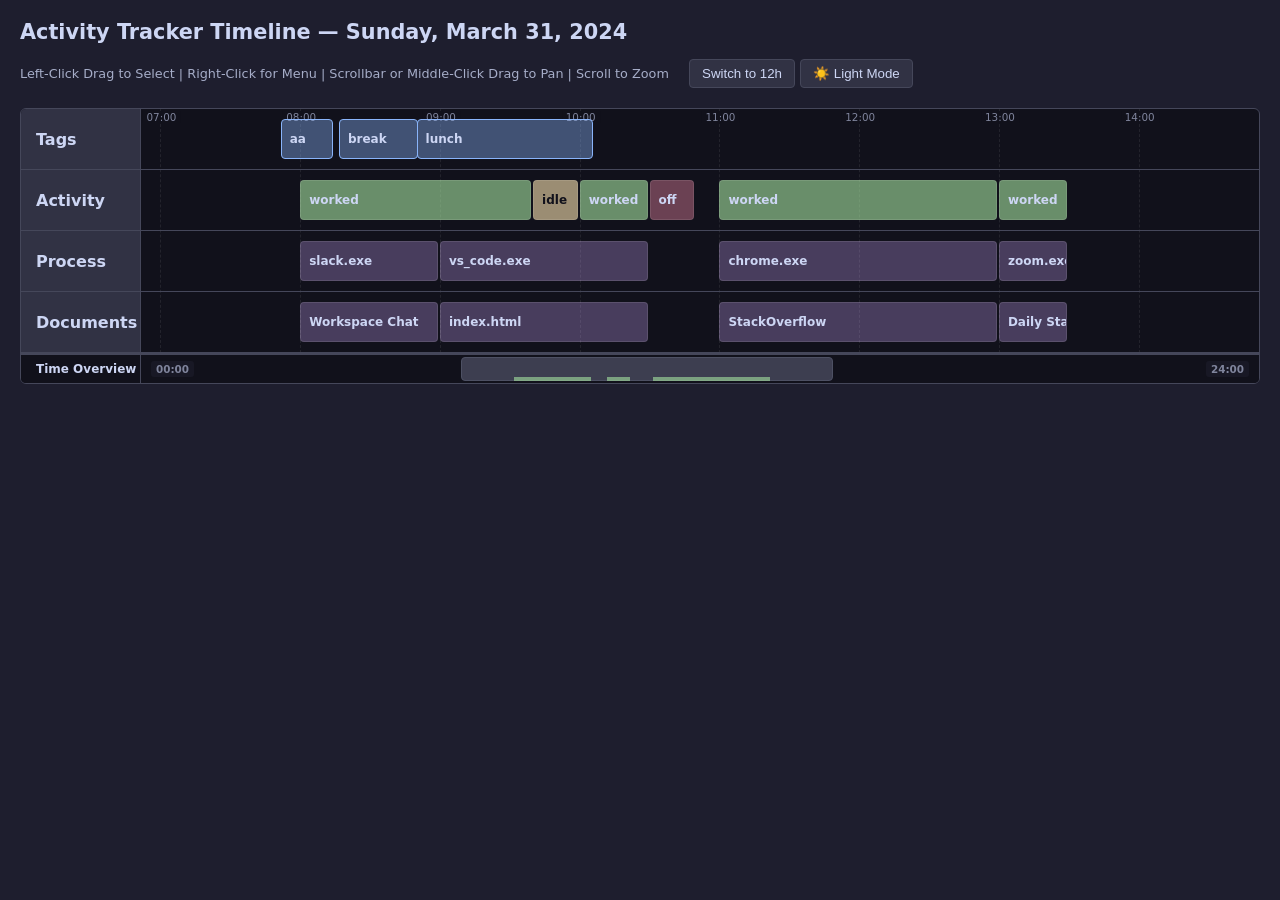
==== WebUI/public2/index.html @ 3a99bdce "init public2" ====
<!DOCTYPE html>
<html lang="en">
<head>
  <meta charset="UTF-8">
  <title>Activity Timeline Viewer</title>
  <link rel="stylesheet" href="style.css">
</head>
<body>
  <div class="controls-toolbar">
    <h1 id="timeline-header">Local Activity Tracker Timeline</h1>
    <div class="toolbar-actions">
      <span class="help-text">Left-Click Drag to Select | Right-Click for Menu | Scrollbar or Middle-Click Drag to Pan | Scroll to Zoom</span>
      <button id="time-format-toggle" class="btn">Switch to 12h</button>
      <button id="theme-toggle" class="btn">☀️ Light Mode</button>
    </div>
  </div>
 
  <div class="timeline-container" id="timeline-container">
    <div class="timeline-body">
      <div id="grid-overlay" class="grid-overlay"></div>
      <div id="hover-line" class="hover-line"></div>
      
      <div id="drag-selection-container" class="drag-selection-container"></div>

      <!-- Tags Track -->
      <div class="timeline-row">
        <div class="row-label">Tags</div>
        <div class="row-track" id="track-tags"></div>
      </div>
      <!-- Activity Track -->
      <div class="timeline-row">
        <div class="row-label">Activity</div>
        <div class="row-track" id="track-activity"></div>
      </div>
      <!-- Process Track -->
      <div class="timeline-row">
        <div class="row-label">Process</div>
        <div class="row-track" id="track-process"></div>
      </div>
      <!-- Documents Track -->
      <div class="timeline-row">
        <div class="row-label">Documents</div>
        <div class="row-track" id="track-documents"></div>
      </div>
    </div>
    
    <!-- Scrollbar Track Row -->
    <div class="scrollbar-row">
      <div class="row-label scroll-label">Time Overview</div>
      <div class="scrollbar-track" id="scrollbar-track">
        <div class="scrollbar-thumb" id="scrollbar-thumb"></div>
        <div class="scrollbar-cap left-cap">00:00</div>
        <div class="scrollbar-cap right-cap">24:00</div>
      </div>
    </div>
  </div>
  
  <script src="api.js"></script>
  <script src="state.js"></script>
  <script src="renderer.js"></script>
  <script src="events.js"></script>
</body>
</html>
---- WebUI/public2/style.css ----
:root {
  --bg-color: #1e1e2e;
  --text-color: #cdd6f4;
  --line-bg: #313244;
  --border-color: #45475a;
  --timeline-bg: #11111b;
  --scrollbar-bg: #181825;
  --grid-line: rgba(255, 255, 255, 0.08);
  --grid-text: #7f849c;
  
  /* Новые переменные для ползунка скроллбара */
  --thumb-bg: #45475a;
  --thumb-border: #585b70;
  --thumb-hover: #585b70;
  --thumb-active: #7f849c;

  --tag-color: rgba(137, 180, 250, 0.4);
  --worked-color: rgba(166, 227, 161, 0.6);
  --idle-color: rgba(249, 226, 175, 0.6);
  --off-color: rgba(243, 139, 168, 0.4);
  --item-bg: rgba(203, 166, 247, 0.3);
  --selection-color: rgba(137, 180, 250, 0.15);
}

/* Дневная тема при переключении (Catppuccin Latte) */
:root.light-theme {
  --bg-color: #eff1f5;         /* base */
  --text-color: #4c4f69;       /* text */
  --line-bg: #e6e9ef;          /* surface1 */
  --border-color: #ccd0da;     /* ui border */
  --timeline-bg: #ffffff;      /* pure white base */
  --scrollbar-bg: #e6e9ef;     /* surface1 */
  --grid-line: rgba(0, 0, 0, 0.06);
  --grid-text: #6c6f85;        /* subtext0 */
  
  /* Цвета ползунка скроллбара */
  --thumb-bg: #bcc0cc;         /* surface0 */
  --thumb-border: #acb0be;     /* overlay0 */
  --thumb-hover: #acb0be;
  --thumb-active: #8c8fa1;     /* overlay2 */
  
  /* Контекстное меню (отделяем от скроллбара) */
  --menu-bg: #e6e9ef;          /* mantle */
  --menu-item-hover: #ccd0da;  /* surface0 */

  /* СБАЛАНСИРОВАННЫЕ ПАСТЕЛЬНЫЕ ЦВЕТА (Плотность 0.55 - 0.65) */
  --tag-color: rgba(30, 102, 245, 0.55);     /* Умеренно-синий */
  --worked-color: rgba(64, 160, 43, 0.65);   /* Приятный зеленый */
  --idle-color: rgba(223, 142, 29, 0.65);    /* Мягкий янтарный */
  --off-color: rgba(210, 15, 57, 0.55);      /* Приглушенный красный */
  --item-bg: rgba(136, 57, 239, 0.5);        /* Аккуратный лавандовый */
  --selection-color: rgba(30, 102, 245, 0.12);
}
body {
  font-family: system-ui, -apple-system, BlinkMacSystemFont, sans-serif;
  background: var(--bg-color);
  color: var(--text-color);
  margin: 20px;
  user-select: none;
}
.controls-toolbar {
  display: flex;
  justify-content: space-between;
  align-items: center;
  margin-bottom: 20px;
  flex-wrap: wrap;
  gap: 15px;
}
h1 { font-size: 1.3rem; margin: 0; }
.help-text { font-size: 0.8rem; color: #a6adc8; margin-right: 15px; }
.btn {
  background: var(--line-bg);
  color: var(--text-color);
  border: 1px solid var(--border-color);
  padding: 6px 12px;
  border-radius: 4px;
  cursor: pointer;
  font-weight: 500;
  transition: background 0.2s;
}
.btn:hover { 
  background: var(--thumb-bg); /* Мягкое затемнение в светлой и осветление в темной теме */
}
.timeline-container {
  position: relative;
  border: 1px solid var(--border-color);
  border-radius: 6px;
  background: var(--timeline-bg); /* Изучаем динамический фон */
  display: flex;
  flex-direction: column;
  overflow: hidden;
}
.timeline-body { 
  position: relative; 
  width: 100%; 
}
.grid-overlay {
  position: absolute;
  top: 0;
  left: 120px;
  right: 0;
  height: 100%;
  pointer-events: none;
  z-index: 1;
}
.grid-marker {
  position: absolute;
  top: 0;
  bottom: 0;
  border-left: 1px dashed var(--grid-line);
  box-sizing: border-box;
}
.grid-label {
  position: absolute;
  top: 2px;
  transform: translateX(-50%);
  font-size: 0.65rem;
  color: var(--grid-text); /* Динамический цвет текста сетки */
  background: var(--timeline-bg); /* Подстраиваем фон подложки часов */
  padding: 0 4px;
}
.hover-line {
  position: absolute;
  top: 0;
  bottom: 0;
  width: 1px;
  background-color: #f5c2e7;
  box-shadow: 0 0 4px #f5c2e7;
  pointer-events: none;
  z-index: 5;
  display: none;
}
.timeline-row {
  display: flex;
  align-items: center;
  height: 60px;
  border-bottom: 1px solid var(--border-color);
  position: relative;
  z-index: 2;
}
.row-label {
  width: 120px;
  min-width: 120px;
  padding-left: 15px;
  font-weight: bold;
  text-transform: capitalize;
  background: var(--line-bg);
  height: 100%;
  display: flex;
  align-items: center;
  border-right: 1px solid var(--border-color);
  box-sizing: border-box;
  z-index: 10;
}
.row-track {
  position: relative;
  flex-grow: 1;
  height: 100%;
  cursor: crosshair;
}
.time-block {
  position: absolute;
  top: 10px;
  height: 40px;
  border-radius: 4px;
  display: flex;
  align-items: center;
  padding: 0 8px;
  font-size: 0.75rem;
  white-space: nowrap;
  overflow: hidden;
  text-overflow: ellipsis;
  box-sizing: border-box;
  border: 1px solid rgba(255, 255, 255, 0.1);
  z-index: 4;
  font-weight: 600; /* Делаем шрифт чуть толще */
}

.time-block.tag { background: var(--tag-color); border-color: #89b4fa; cursor: pointer; }
.time-block.worked { background: var(--worked-color); }
.time-block.idle { background: var(--idle-color); color: #11111b; }
.time-block.off { background: var(--off-color); }
.time-block.process, .time-block.documents { background: var(--item-bg); }
.light-theme .time-block {
  color: #202233 !important;
  font-weight: 500;
}
.drag-selection-container {
  position: absolute;
  top: 0;
  bottom: 0;
  left: 120px;                     /* Сдвигаем вправо на ширину текстовых подписей */
  width: calc(100% - 120px);       /* Жестко вычитаем ширину подписей из общей ширины */
  pointer-events: none;
  z-index: 3;
  box-sizing: border-box;          /* Гарантируем точный расчет пикселей */
}
.drag-selection-inner {
  position: absolute;
  top: 0;
  bottom: 0;
  background: var(--selection-color); /* Динамический цвет выделения */
  border-left: 1px dashed #89b4fa;
  border-right: 1px dashed #89b4fa;
  height: 100%;
  pointer-events: auto;
}
.scrollbar-row {
  display: flex;
  align-items: center;
  height: 28px;
  background: var(--scrollbar-bg);
  border-top: 2px solid var(--border-color);
}
.scroll-label {
  background: var(--timeline-bg); /* Динамически подстраивается под тему */
  font-size: 0.75rem;
  color: var(--text-color);       /* Использует основной цвет текста темы */
}
.scrollbar-track {
  position: relative;
  flex-grow: 1;
  height: 100%;
  background: var(--timeline-bg); /* Использует подложку основного таймлайна */
  cursor: pointer;
}
.scroller-activity-bar {
  position: absolute;
  height: 4px;
  bottom: 2px;
  background-color: var(--worked-color);
  pointer-events: none;
  z-index: 2;
}
.scrollbar-thumb {
  position: absolute;
  top: 2px;
  height: 24px;
  background: var(--thumb-bg);
  border: 1px solid var(--thumb-border);
  border-radius: 4px;
  cursor: grab;
  box-sizing: border-box;
  transition: background-color 0.1s, opacity 0.1s;
  z-index: 1;
  opacity: 0.85; 
}

.scrollbar-thumb:hover { 
  background: var(--thumb-hover); 
  opacity: 1; 
}

.scrollbar-thumb:active { 
  cursor: grabbing; 
  background: var(--thumb-active); 
  opacity: 1; 
}
.scrollbar-cap {
  position: absolute;
  top: 50%;
  transform: translateY(-50%);
  font-size: 0.65rem;
  font-weight: bold;
  color: var(--grid-text);        /* Использует адаптивный цвет разметки сетки */
  background: var(--scrollbar-bg); /* Фон плашек соответствует фону строки скролла */
  padding: 2px 5px;
  border-radius: 3px;
  z-index: 3;                     /* Отображаются поверх ползунка и мини-карты */
}
.left-cap { left: 10px; }
.right-cap { right: 10px; }
.resize-handle {
  position: absolute;
  top: 0;
  bottom: 0;
  width: 8px;
  cursor: ew-resize;
  z-index: 10;
}
.resize-handle.left {
  left: -4px;
}
.resize-handle.right {
  right: -4px;
}
#rbm-context-menu {
  background: var(--menu-bg); /* Теперь не сливается со скроллбаром */
  border: 1px solid var(--border-color);
  border-radius: 6px;
  padding: 6px;
  box-shadow: 0 4px 16px rgba(0, 0, 0, 0.12);
  min-width: 160px;
}

#rbm-context-menu .menu-info {
  padding: 4px 8px;
  font-size: 0.7rem;
  color: var(--grid-text);
  font-family: monospace;
  border-bottom: 1px solid var(--border-color); /* Адаптивная линия */
  margin-bottom: 4px;
}

#rbm-context-menu .menu-item {
  padding: 8px 12px;
  font-size: 0.8rem;
  color: var(--text-color); /* Читаемый основной текст */
  cursor: pointer;
  border-radius: 4px;
  transition: background 0.15s;
}

#rbm-context-menu .menu-item:hover {
  background: var(--menu-item-hover); /* Мягкий контрастный ховер */
}

#rbm-context-menu .menu-item.cancel {
  color: #d20f3a; /* Официальный красный Catppuccin Latte */
}

#rbm-context-menu .menu-item.cancel:hover {
  background: rgba(210, 15, 57, 0.1);
}
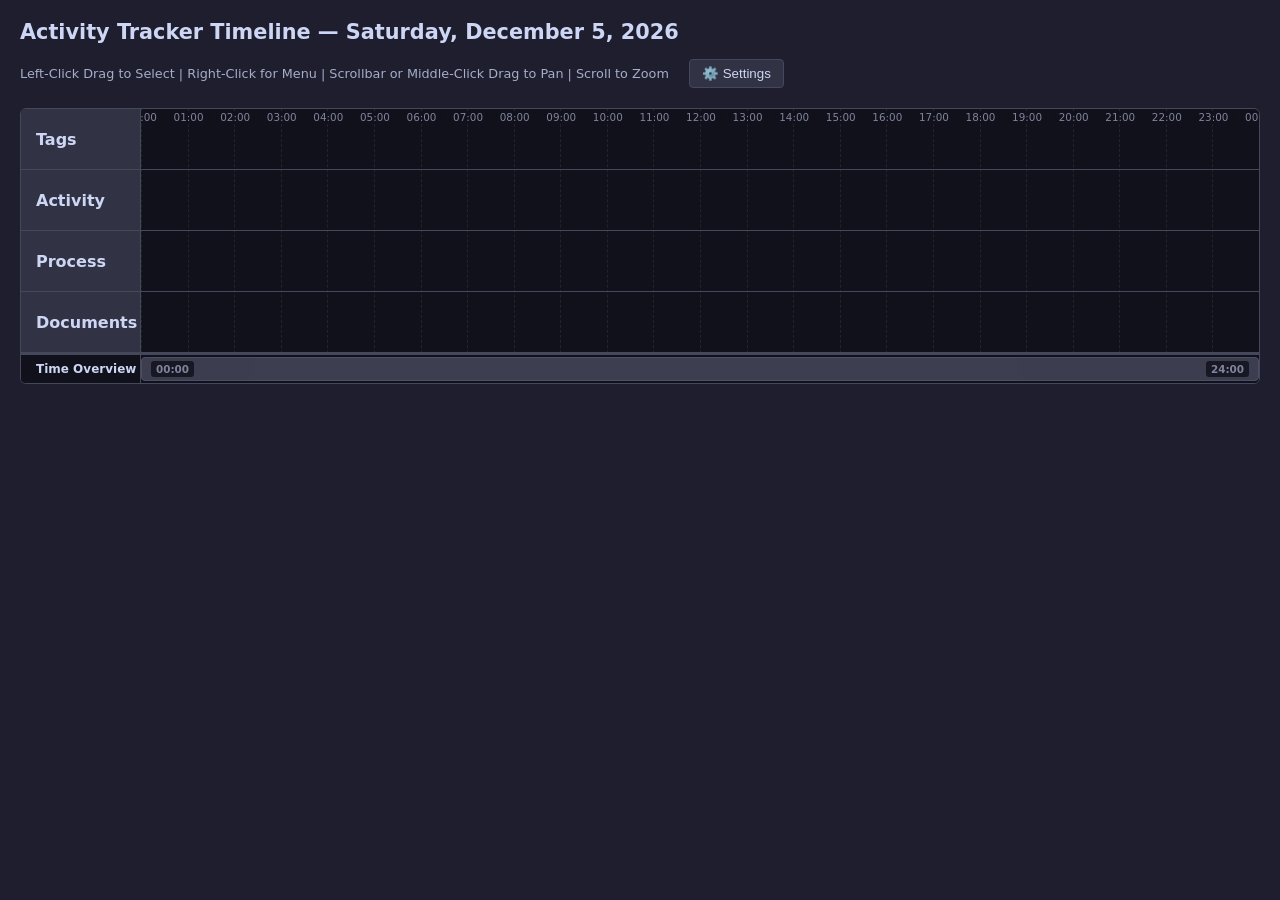
==== commit a74c4a9d: "refactor: switch to seconds format and implement settings modal logic" ====
--- a/WebUI/public2/index.html
+++ b/WebUI/public2/index.html
@@ -10,8 +10,7 @@
     <h1 id="timeline-header">Local Activity Tracker Timeline</h1>
     <div class="toolbar-actions">
       <span class="help-text">Left-Click Drag to Select | Right-Click for Menu | Scrollbar or Middle-Click Drag to Pan | Scroll to Zoom</span>
-      <button id="time-format-toggle" class="btn">Switch to 12h</button>
-      <button id="theme-toggle" class="btn">☀️ Light Mode</button>
+      <button id="settings-open-btn" class="btn">⚙️ Settings</button>
     </div>
   </div>
  
@@ -54,7 +53,41 @@
       </div>
     </div>
   </div>
-  
+   
+  <!-- Settings Modal Container -->
+  <div id="settings-modal-overlay" class="settings-overlay" style="display: none;">
+    <div class="settings-modal">
+      <h2>⚙️ Settings</h2>
+      
+      <div class="settings-form-group">
+        <label for="settings-theme">Theme:</label>
+        <select id="settings-theme">
+          <option value="dark">Dark</option>
+          <option value="light">Light</option>
+        </select>
+      </div>
+
+      <div class="settings-form-group">
+        <label for="settings-time-format">Time:</label>
+        <select id="settings-time-format">
+          <option value="24h">24h</option>
+          <option value="12h">12h</option>
+        </select>
+      </div>
+
+      <div class="settings-form-group">
+        <label for="settings-idle-threshold">Idle (min):</label>
+        <input type="number" id="settings-idle-threshold" min="1" max="60" value="10">
+      </div>
+
+      <div class="settings-modal-actions">
+        <button id="settings-save-btn" class="btn btn-save">✅ Save</button>
+        <button id="settings-cancel-btn" class="btn btn-cancel">❌ Cancel</button>
+      </div>
+    </div>
+  </div>
+
+
   <script src="api.js"></script>
   <script src="state.js"></script>
   <script src="renderer.js"></script>
--- a/WebUI/public2/style.css
+++ b/WebUI/public2/style.css
@@ -323,3 +323,108 @@
   background: rgba(210, 15, 57, 0.1);
 }
 
+#drag-hint-range {
+  width: 100%;
+  text-align: center;
+  margin-top: 15px;
+  font-size: 0.85rem;
+  color: #f5c2e7; /* Магнето-розовый акцент Catppuccin */
+}
+
+/* Fixed transparent backdrop for dimming and blocking main interface */
+.settings-overlay {
+  position: fixed;
+  top: 0;
+  left: 0;
+  width: 100%;
+  height: 100%;
+  background-color: rgba(17, 17, 27, 0.65); /* Catppuccin mantle-based transparency */
+  display: flex;
+  align-items: center;
+  justify-content: center;
+  z-index: 2000; /* Must render above custom context menu and timeline rows */
+}
+
+/* Centered responsive dialog box using theme colors */
+.settings-modal {
+  background-color: var(--timeline-bg);
+  border: 1px solid var(--border-color);
+  border-radius: 8px;
+  padding: 24px;
+  width: 100%;
+  max-width: 320px; /* Compact width according to layout design */
+  box-shadow: 0 8px 32px rgba(0, 0, 0, 0.24);
+}
+
+.settings-modal h2 {
+  font-size: 1.15rem;
+  margin-top: 0;
+  margin-bottom: 20px;
+  color: var(--text-color);
+  border-bottom: 1px solid var(--border-color);
+  padding-bottom: 10px;
+}
+
+/* Layout configurations for form rows */
+.settings-form-group {
+  display: flex;
+  align-items: center;
+  justify-content: space-between;
+  margin-bottom: 16px;
+}
+
+.settings-form-group label {
+  font-size: 0.85rem;
+  font-weight: 600;
+  color: var(--text-color);
+}
+
+/* Styled select dropdowns and numerical input boxes */
+.settings-form-group select,
+.settings-form-group input[type="number"] {
+  background-color: var(--line-bg);
+  color: var(--text-color);
+  border: 1px solid var(--border-color);
+  border-radius: 4px;
+  padding: 6px 10px;
+  font-size: 0.85rem;
+  font-family: inherit;
+  width: 140px; /* Fixed width to align form elements perfectly */
+  box-sizing: border-box;
+  outline: none;
+  transition: border-color 0.15s;
+}
+
+.settings-form-group select:focus,
+.settings-form-group input[type="number"]:focus {
+  border-color: #89b4fa; /* Accent blue color for focus states */
+}
+
+/* Action button area layout alignment */
+.settings-modal-actions {
+  display: flex;
+  justify-content: flex-end;
+  gap: 10px;
+  margin-top: 24px;
+  border-top: 1px solid var(--border-color);
+  padding-top: 16px;
+}
+
+/* Color definitions for save and cancel actions */
+.btn-save {
+  background-color: rgba(166, 227, 161, 0.2) !important; /* Pastel green hue */
+  border-color: #a6e3a1 !important;
+}
+
+.btn-save:hover {
+  background-color: var(--worked-color) !important;
+}
+
+.btn-cancel {
+  background-color: rgba(243, 139, 168, 0.2) !important; /* Pastel red hue */
+  border-color: #f38ba8 !important;
+}
+
+.btn-cancel:hover {
+  background-color: var(--off-color) !important;
+}
